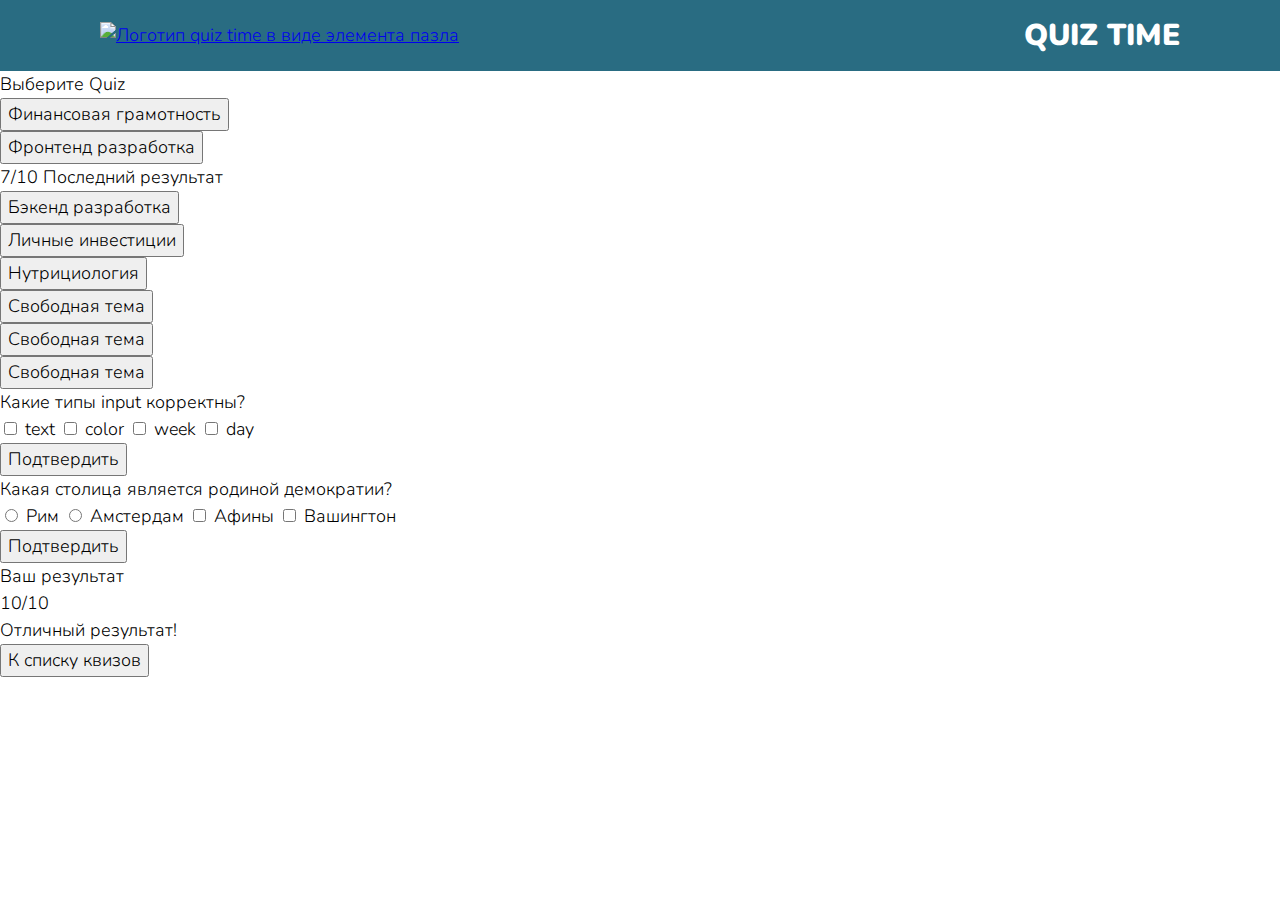
==== quiz_app/index.html @ 444d1486 "update file style.css header" ====
<!DOCTYPE html>
<html lang="en">
<head>
    <meta charset="UTF-8">
    <meta name="viewport" content="width=device-width, initial-scale=1.0">
    <title>Quiz app</title>
    <link rel="stylesheet" href="./css/reset.css">
    <link rel="stylesheet" href="./css/style.css">
    
</head>
<body>
    <header class="header">
        <div class="header__container">
            <a href="/">
                <img src="img/logo.svg" alt="Логотип quiz time в виде элемента пазла" class="header__logo">
            </a>
            <h1 class="header__title">QUIZ TIME</h1>
        </div>
    </header>

    <main class="main">
        <h2 class="main__title">Выберите Quiz</h2>
        <div class="main__box selection">
            <ul class="selection__list">
                <li class="selection__item">
                    <button class="selection__theme">Финансовая грамотность</button>
                </li>

                <li class="selection__item">
                    <button class="selection__theme">Фронтенд разработка</button>

                    <p class="selection__result">
                        <span class="selection__result-ratio">7/10</span>
                        <span class="selection__result-text">Последний результат</span>
                    </p>
                </li>
                <li class="selection__item">
                    <button class="selection__theme">Бэкенд разработка</button>
                </li>

                <li class="selection__item">
                    <button class="selection__theme">Личные инвестиции</button>
                </li>

                <li class="selection__item">
                    <button class="selection__theme">Нутрициология</button>
                </li>

                <li class="selection__item">
                    <button class="selection__theme">Свободная тема</button>
                </li>

                <li class="selection__item">
                    <button class="selection__theme">Свободная тема</button>
                </li>

                <li class="selection__item">
                    <button class="selection__theme">Свободная тема</button>
                </li>
            </ul>
        </div>

        <div class="main__box main__box_question">
            <form class="nain__form-question" data-count="1/10">
                <fieldset>
                    <legend class="main__subtitle">Какие типы input корректны?</legend>
                    <label class="answer">
                        <input type="checkbox" class="answer__checkbox" name="answer" id=""> text
                    </label>

                    <label class="answer">
                        <input type="checkbox" class="answer__checkbox" name="answer" id=""> color
                    </label>

                    <label class="answer">
                        <input type="checkbox" class="answer__checkbox" name="answer" id=""> week
                    </label>

                    <label class="answer">
                        <input type="checkbox" class="answer__checkbox" name="answer" id=""> day
                    </label>
                </fieldset>

                <button class="main_btn question__next">Подтвердить</button>

            </form>
        </div>


        <div class="main__box main__box_question">
            <form class="nain__form-question" data-count="2/10">
                <fieldset>
                    <legend class="main__subtitle">Какая столица является родиной демократии?</legend>
                    <label class="answer">
                        <input type="radio" class="answer__radio" name="answer" id=""> Рим
                    </label>

                    <label class="answer">
                        <input type="radio" class="answer__radio" name="answer" id=""> Амстердам
                    </label>

                    <label class="radio">
                        <input type="checkbox" class="answer__radio" name="answer" id=""> Афины
                    </label>

                    <label class="radio">
                        <input type="checkbox" class="answer__radio" name="answer" id=""> Вашингтон
                    </label>
                </fieldset>

                <button class="main_btn question__next">Подтвердить</button>

            </form>
        </div>



        <div class="main__box main__box_result result">
            <h2 class="main__subtitle main__subtitle_result">Ваш результат</h2>

            <div class="result__box">
                <p class="result__ratio">10/10</p>
                <p class="result__text">Отличный результат!</p>
            </div>

            <button class="main_btn result__return">К списку квизов</button>
        </div>
    </main>
</body>
</html>
---- quiz_app/css/style.css ----
/* nunito-300 - cyrillic_latin */
@font-face {
    font-display: swap; /* Check https://developer.mozilla.org/en-US/docs/Web/CSS/@font-face/font-display for other options. */
    font-family: 'Nunito';
    font-style: normal;
    font-weight: 300;
    src: url('../fonts/nunito-v26-cyrillic_latin-300.woff2') format('woff2'); /* Chrome 36+, Opera 23+, Firefox 39+, Safari 12+, iOS 10+ */
  }
  /* nunito-600 - cyrillic_latin */
  @font-face {
    font-display: swap; /* Check https://developer.mozilla.org/en-US/docs/Web/CSS/@font-face/font-display for other options. */
    font-family: 'Nunito';
    font-style: normal;
    font-weight: 600;
    src: url('../fonts/nunito-v26-cyrillic_latin-600.woff2') format('woff2'); /* Chrome 36+, Opera 23+, Firefox 39+, Safari 12+, iOS 10+ */
  }
  /* nunito-900 - cyrillic_latin */
  @font-face {
    font-display: swap; /* Check https://developer.mozilla.org/en-US/docs/Web/CSS/@font-face/font-display for other options. */
    font-family: 'Nunito';
    font-style: normal;
    font-weight: 900;
    src: url('../fonts/nunito-v26-cyrillic_latin-900.woff2') format('woff2'); /* Chrome 36+, Opera 23+, Firefox 39+, Safari 12+, iOS 10+ */
  }

html{
    box-sizing: border-box;
}

body{
    font-family: Nunito,sans-serif;
    background-color: #fff;
    line-height: 1.5;
    font-size: 18px;
}

*,*::after,*::before{
    box-sizing: inherit;
}

button{
    font: inherit;
    cursor: pointer;
}

.header{
    background-color: #296C82;
    padding: 13px 0;
  
}

.header__container{
    padding: 0 30px;
    max-width: 1140px;
    display: flex;
    align-items: center;
    justify-content: space-between;
    margin: 0 auto;
}

.header__title{
    color: #fff;
    font-size: 30px;
    font-weight: 900;
}
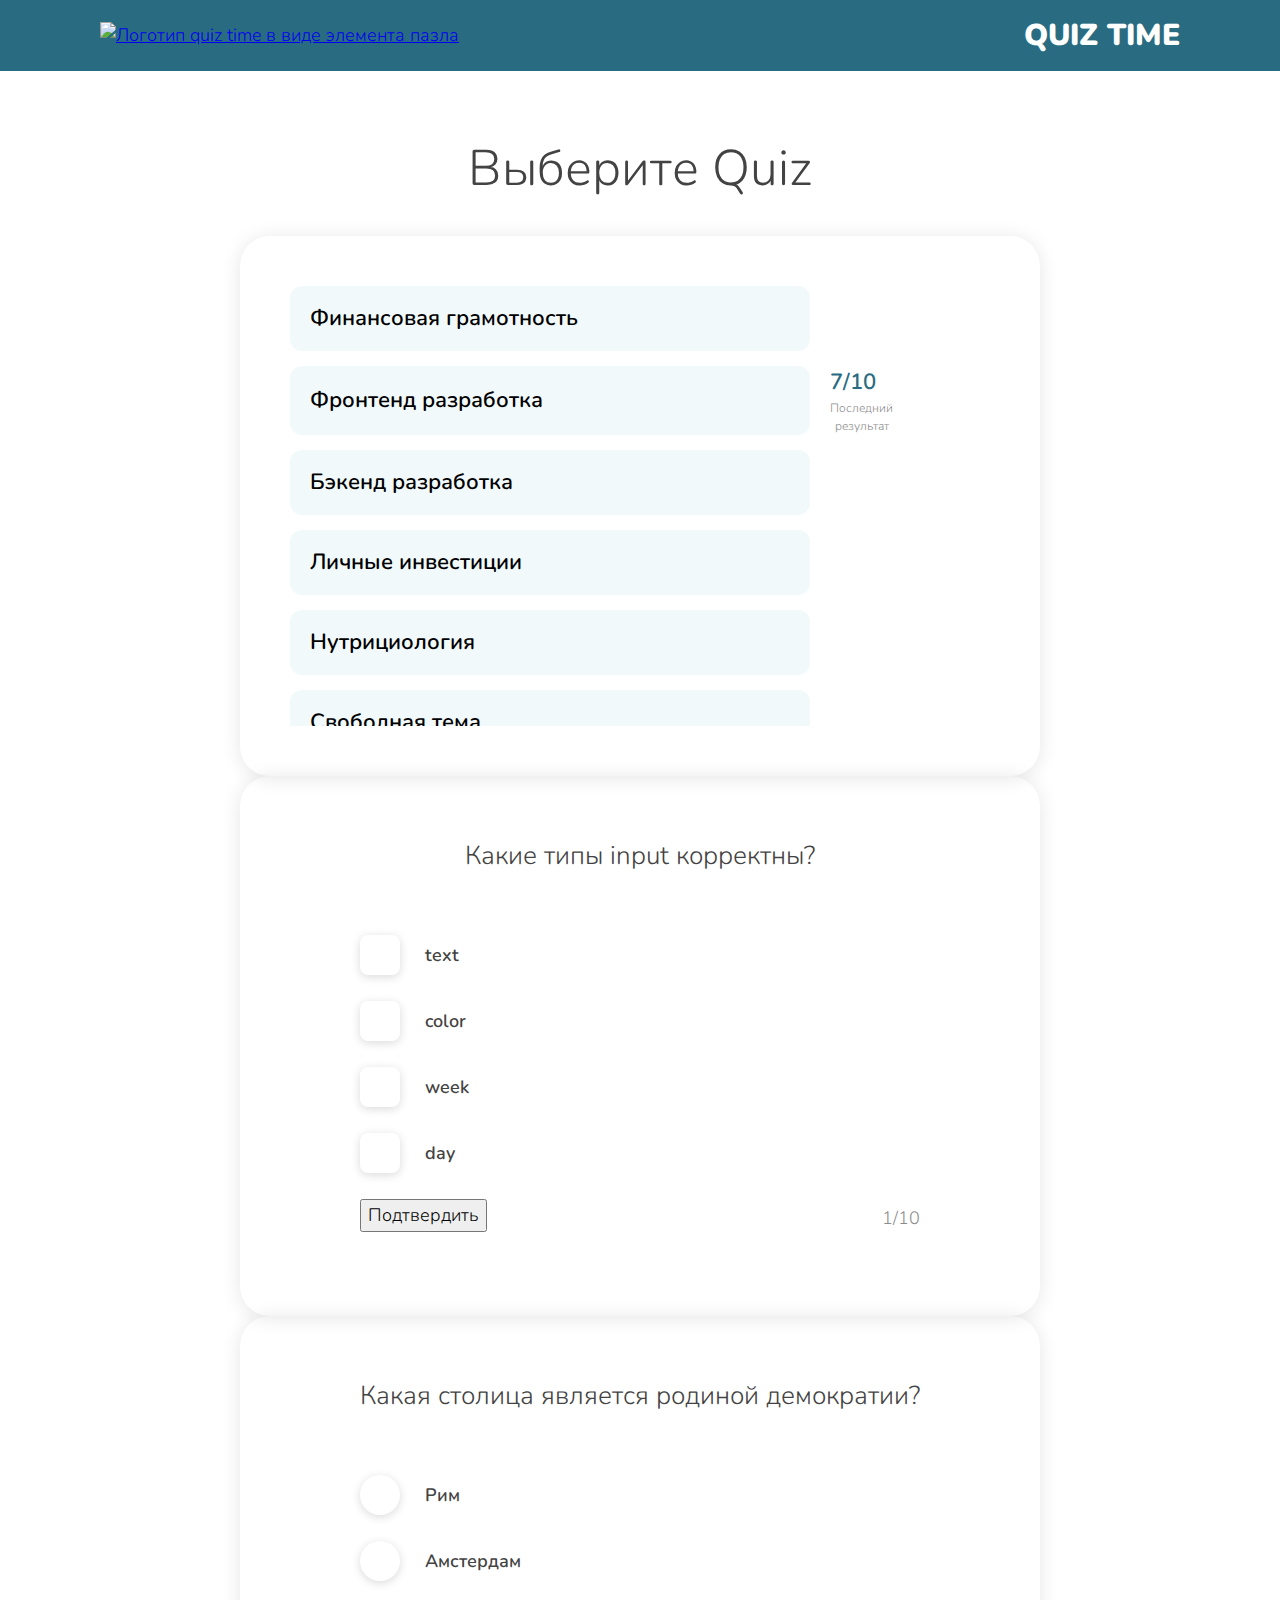
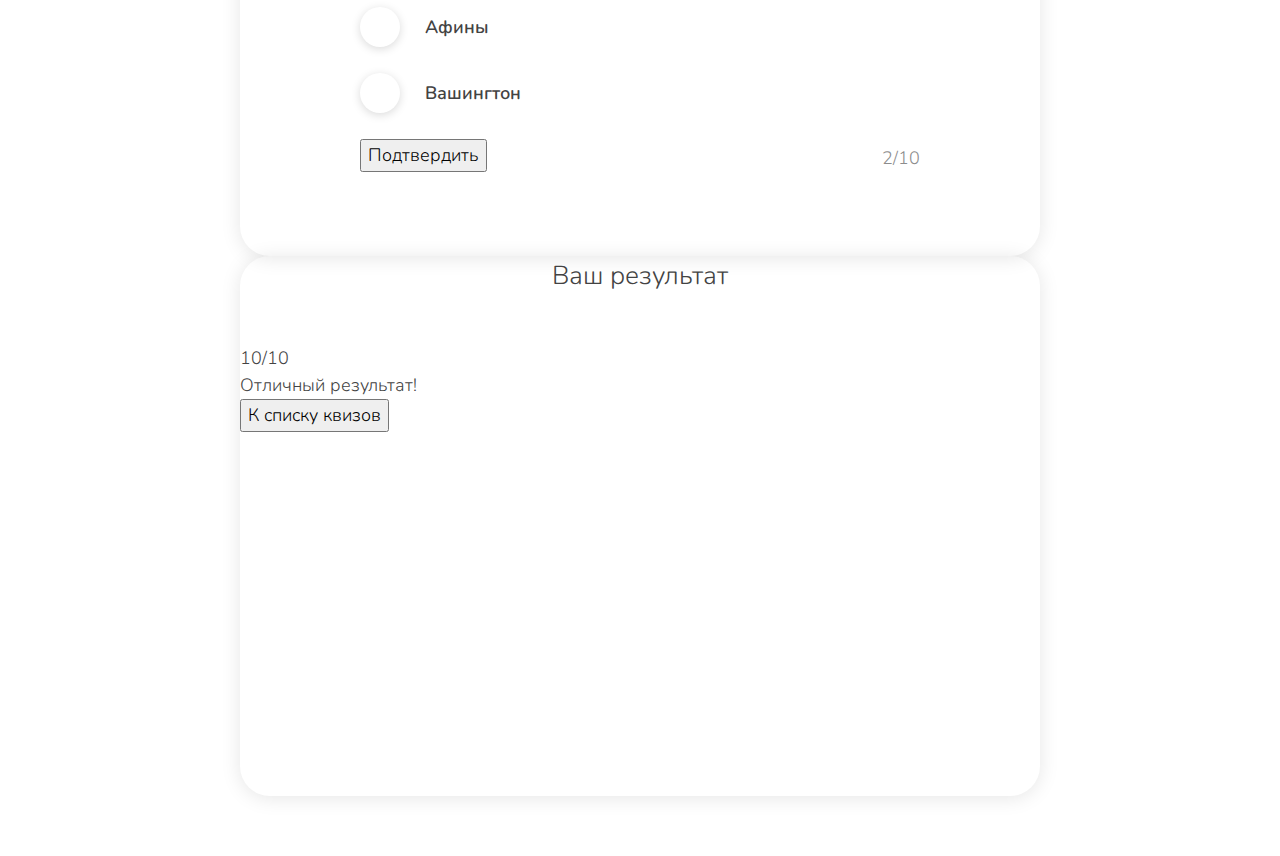
==== commit 80b18c56: "add styles for radio" ====
--- a/quiz_app/index.html
+++ b/quiz_app/index.html
@@ -61,7 +61,7 @@
         </div>
 
         <div class="main__box main__box_question">
-            <form class="nain__form-question" data-count="1/10">
+            <form class="main__form-question" data-count="1/10">
                 <fieldset>
                     <legend class="main__subtitle">Какие типы input корректны?</legend>
                     <label class="answer">
@@ -88,7 +88,7 @@
 
 
         <div class="main__box main__box_question">
-            <form class="nain__form-question" data-count="2/10">
+            <form class="main__form-question" data-count="2/10">
                 <fieldset>
                     <legend class="main__subtitle">Какая столица является родиной демократии?</legend>
                     <label class="answer">
@@ -99,12 +99,12 @@
                         <input type="radio" class="answer__radio" name="answer" id=""> Амстердам
                     </label>
 
-                    <label class="radio">
-                        <input type="checkbox" class="answer__radio" name="answer" id=""> Афины
+                    <label class="answer">
+                        <input type="radio" class="answer__radio" name="answer" id=""> Афины
                     </label>
 
-                    <label class="radio">
-                        <input type="checkbox" class="answer__radio" name="answer" id=""> Вашингтон
+                    <label class="answer">
+                        <input type="radio" class="answer__radio" name="answer" id=""> Вашингтон
                     </label>
                 </fieldset>
 
--- a/quiz_app/css/style.css
+++ b/quiz_app/css/style.css
@@ -32,6 +32,7 @@
     background-color: #fff;
     line-height: 1.5;
     font-size: 18px;
+    color: #434343;
 }
 
 *,*::after,*::before{
@@ -62,4 +63,241 @@
     color: #fff;
     font-size: 30px;
     font-weight: 900;
-}
+    text-transform: uppercase;
+}
+
+.main{
+    padding: 60px 30px;
+}
+
+.main__title{
+    font-weight: 300;
+    font-size: 50px;
+    text-align: center;
+    margin-bottom: 30px;
+}
+
+.main__box{
+    margin: 0 auto;
+    max-width: 800px;
+    height: 540px;
+    box-shadow: 0px 2px 20px rgba(0,0,0,0.1);
+    border-radius: 30px;
+}
+
+.main__subtitle{
+    font-weight: 300;
+    font-size: 26px;
+    text-align: center;
+    margin-bottom: 60px;
+}
+
+.main__subtitle_result{
+    margin-bottom: 50px;
+}
+
+.main__btn{
+    min-width: 230px;
+    height: 50px;
+    padding: 0 24px;
+    box-shadow: 0px 2px 10px rgba(0,0,0,0.1);
+    border-radius: 8px;
+    border: none;
+    background-color: transparent;
+    font-weight: 600;
+    font-style: 18px;
+    color: #296C82;
+    display: block;
+    margin: 0 auto;
+}
+
+.selection{
+    padding: 50px;
+}
+
+.selection__list{
+    display: flex;
+    flex-direction: column;
+    overflow-y: auto;
+    max-height: 100%;
+    scrollbar-color: rgba(140, 140, 140, 0.1);
+    scrollbar-width: thin;
+}
+
+.selection__list::-webkit-scrollbar{
+    width: 6px;
+}
+
+.selection__list::-webkit-scrollbar-thumb{
+    background: rgba(140, 140, 140, 0.1);
+    border-radius: 8px;
+}
+
+
+
+.selection__item{
+    display: flex;
+    margin-bottom: 15px;
+}
+
+.selection__item:last-child{
+    margin-bottom: 0;
+}
+
+.selection__theme{
+    width: 100%;
+    max-width: 520px;
+    background: #F1F9FB;
+    border-radius: 12px;
+    border: none;
+    font-weight: 600;
+    font-size: 22px;
+    text-align: left;
+    padding: 16px 20px;
+}
+
+.selection__theme:not(:last-child){
+    margin-right: 20px;
+}
+.selection__result{
+    width: min-content;
+}
+
+.selection__result-ratio{
+    display: block;
+    font-weight: 600;
+    font-size: 22px;
+    color: #296C82;
+}
+
+.selection__result-text{
+    display: block;
+    font-weight: 300;
+    font-size: 12px;
+    color: #8c8c8c;
+    text-align: center;
+}
+
+.main__box_question{
+    padding: 60px 120px;
+    height: auto;
+    min-height: 540px;
+}
+.main__form-question{
+    position: relative;
+}
+
+.main__form-question::after{
+    content: attr(data-count);
+    position: absolute;
+    bottom: 0;
+    right: 0;
+    font-weight: 300;
+    font-size: 18px;
+    color: #8c8c8c;
+    
+}
+
+.answer{
+    position: relative;
+    display: block;
+    margin-bottom: 26px;
+    font-weight: 600;
+    font-size: 18px;
+    line-height: 40px;
+    padding-left: 65px;
+}
+
+.answer__checkbox{
+    position: absolute;
+    -webkit-appearance: none;
+    -moz-appearance: none;
+    appearance: none;
+    width: 40px;
+    height: 40px;
+    margin: 0 0 0 -65px;
+}
+
+.answer__checkbox::before{
+    content: '';
+    position: absolute;
+    top: 0;
+    left: 0;
+    display: block;
+    width: 40px;
+    height: 40px;
+    background-color: #fff;
+    box-shadow: 0px 2px 10px rgba(0,0,0,0.15);
+    border-radius: 8px;
+}
+
+.answer__checkbox::after{
+    content: '';
+    position: absolute;
+    top: 15px;
+    left: 12px;
+    height: 8px;
+    width: 17px;
+    border: 2px solid #434343;
+    border-top: none;
+    border-right: none;
+    transform: rotate(-45deg);
+    opacity: 0;
+    transition: opacity 0.24s ease-in;
+
+}
+.answer__checkbox:checked:after{
+    opacity: 1;
+}
+
+.answer__checkbox:focus:before,
+.answer__checkbox:hover:before{
+    box-shadow: 0px 2px 10px rgba(0,0,0,0.3);
+}
+
+.answer__radio{
+    position: absolute;
+    -webkit-appearance: none;
+    -moz-appearance: none;
+    appearance: none;
+    width: 40px;
+    height: 40px;
+    margin: 0 0 0 -65px;
+    display: flex;
+    align-items: center;
+    justify-content: center;
+}
+
+.answer__radio::before{
+    content: '';
+    position: absolute;
+    top: 0;
+    left: 0;
+    display: block;
+    width: 40px;
+    height: 40px;
+    background-color: #fff;
+    box-shadow: 0px 2px 10px rgba(0,0,0,0.15);
+    border-radius: 50%;
+}
+
+.answer__radio::after{
+    content: '';
+    position: relative;
+    z-index: inherit;
+    height: 14px;
+    width: 14px;
+    background-color: #434343;
+    opacity: 0;
+    transition: opacity 0.24s ease-in;
+    border-radius: 50%;
+
+}
+.answer__radio:checked:after{
+    opacity: 1;
+}
+
+.answer__radio:focus:before,
+.answer__radio:hover:before{
+    box-shadow: 0px 2px 10px rgba(0,0,0,0.3);
+}